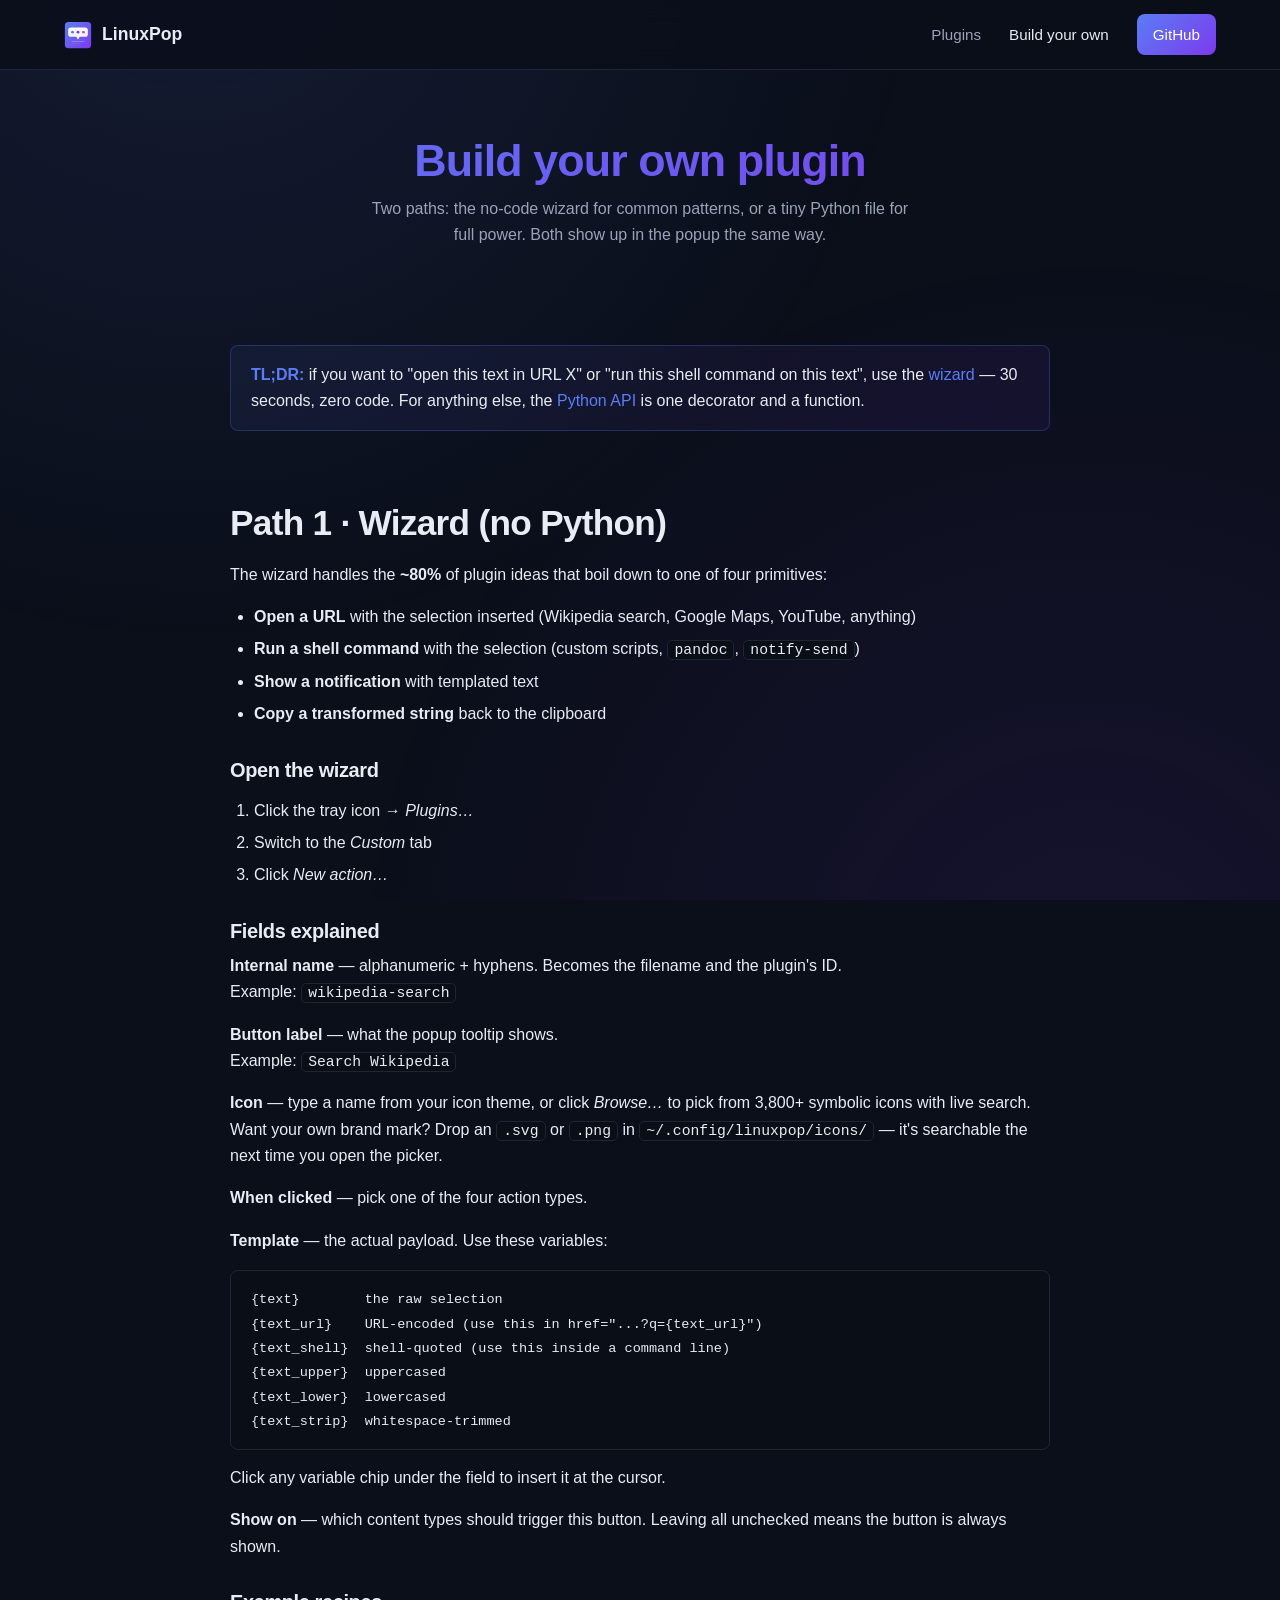
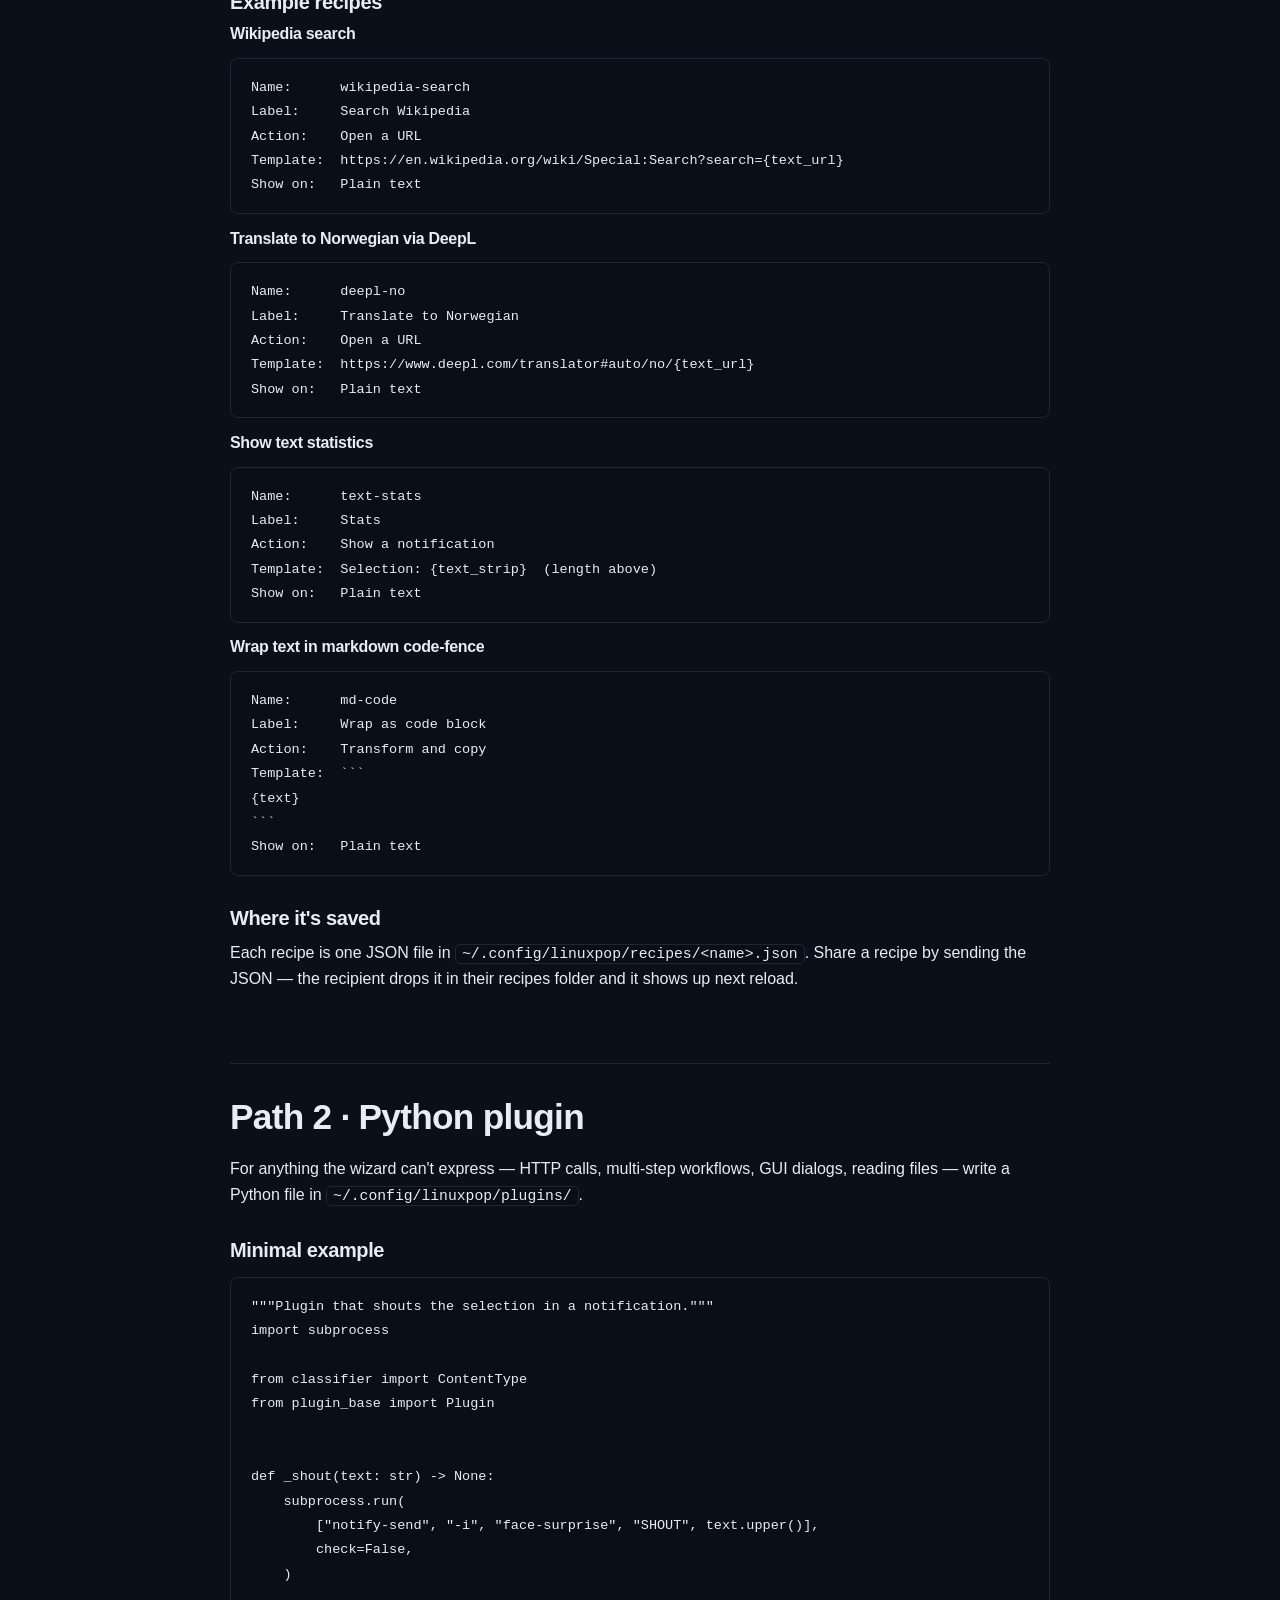
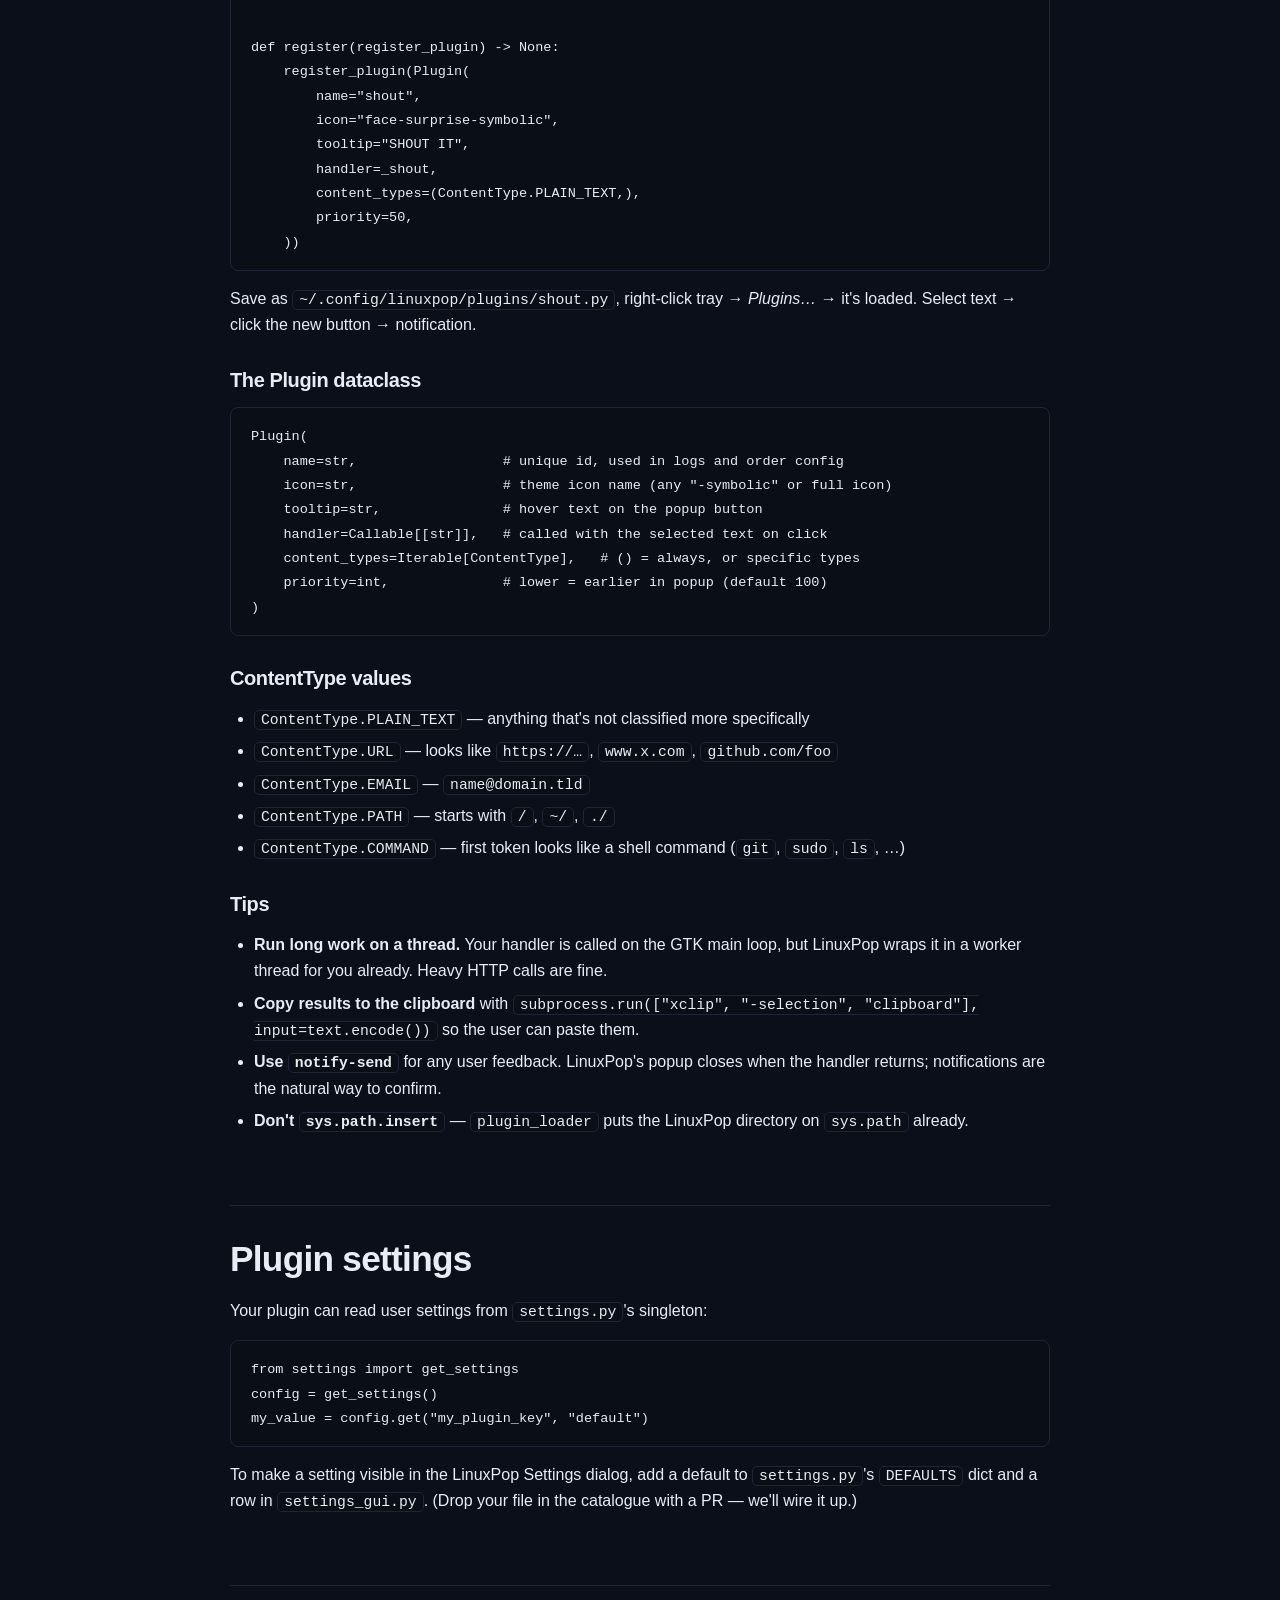
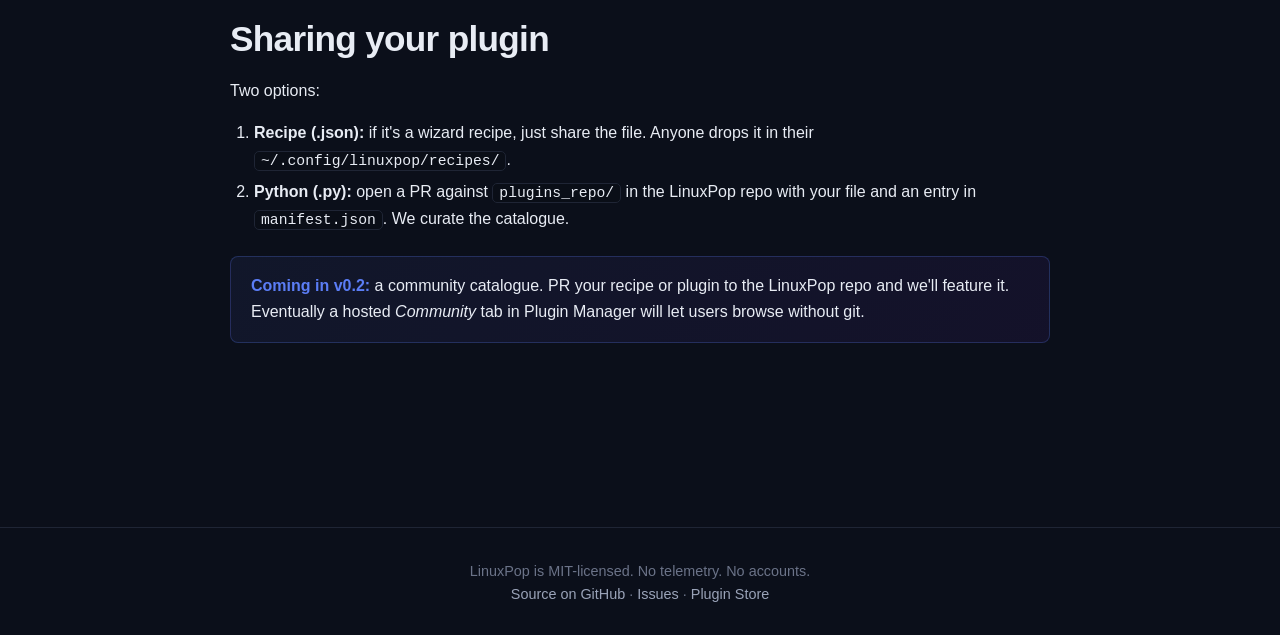
==== docs/develop.html @ 25b06826 "Initial public release of LinuxPop v0.1 PopClip-inspired floating action popup for Linux X11. Select" ====
<!DOCTYPE html>
<html lang="en">
<head>
  <meta charset="UTF-8">
  <meta name="viewport" content="width=device-width, initial-scale=1">
  <title>Build your own plugin — LinuxPop</title>
  <meta name="description" content="Two ways to extend LinuxPop: a no-code wizard for URL/command/notify actions, or a 20-line Python plugin for anything more. Full API reference inside.">
  <link rel="icon" href="assets/icons/linuxpop.svg" type="image/svg+xml">
  <link rel="stylesheet" href="assets/style.css">
</head>
<body>

<nav class="nav">
  <div class="nav-inner">
    <a class="brand" href="index.html">
      <img src="assets/icons/linuxpop.svg" alt="LinuxPop">
      LinuxPop
    </a>
    <div class="nav-links">
      <a href="plugins.html">Plugins</a>
      <a class="active" href="develop.html">Build your own</a>
      <a class="nav-cta" href="https://github.com/GaimsDevSoftware/linuxpop">GitHub</a>
    </div>
  </div>
</nav>

<header class="store-header">
  <div class="container">
    <h1>Build your own plugin</h1>
    <p>Two paths: the no-code wizard for common patterns, or a tiny Python file for full power. Both show up in the popup the same way.</p>
  </div>
</header>

<div class="container container-narrow doc">

  <div class="callout">
    <strong>TL;DR:</strong> if you want to "open this text in URL X" or "run this shell command on this text",
    use the <a href="#wizard">wizard</a> — 30 seconds, zero code. For anything else,
    the <a href="#python">Python API</a> is one decorator and a function.
  </div>

  <h2 id="wizard">Path 1 · Wizard (no Python)</h2>

  <p>The wizard handles the <strong>~80%</strong> of plugin ideas that boil down to one of four primitives:</p>

  <ul>
    <li><strong>Open a URL</strong> with the selection inserted (Wikipedia search, Google Maps, YouTube, anything)</li>
    <li><strong>Run a shell command</strong> with the selection (custom scripts, <code>pandoc</code>, <code>notify-send</code>)</li>
    <li><strong>Show a notification</strong> with templated text</li>
    <li><strong>Copy a transformed string</strong> back to the clipboard</li>
  </ul>

  <h3>Open the wizard</h3>
  <ol>
    <li>Click the tray icon → <em>Plugins…</em></li>
    <li>Switch to the <em>Custom</em> tab</li>
    <li>Click <em>New action…</em></li>
  </ol>

  <h3>Fields explained</h3>

  <p><strong>Internal name</strong> — alphanumeric + hyphens. Becomes the filename and the plugin's ID.<br>
  Example: <code>wikipedia-search</code></p>

  <p><strong>Button label</strong> — what the popup tooltip shows.<br>
  Example: <code>Search Wikipedia</code></p>

  <p><strong>Icon</strong> — type a name from your icon theme, or click <em>Browse…</em> to pick from
  3,800+ symbolic icons with live search. Want your own brand mark? Drop an
  <code>.svg</code> or <code>.png</code> in <code>~/.config/linuxpop/icons/</code> — it's searchable
  the next time you open the picker.</p>

  <p><strong>When clicked</strong> — pick one of the four action types.</p>

  <p><strong>Template</strong> — the actual payload. Use these variables:</p>

  <pre><code>{text}        the raw selection
{text_url}    URL-encoded (use this in href="...?q={text_url}")
{text_shell}  shell-quoted (use this inside a command line)
{text_upper}  uppercased
{text_lower}  lowercased
{text_strip}  whitespace-trimmed</code></pre>

  <p>Click any variable chip under the field to insert it at the cursor.</p>

  <p><strong>Show on</strong> — which content types should trigger this button. Leaving all unchecked
  means the button is always shown.</p>

  <h3>Example recipes</h3>

  <h4>Wikipedia search</h4>
  <pre><code>Name:      wikipedia-search
Label:     Search Wikipedia
Action:    Open a URL
Template:  https://en.wikipedia.org/wiki/Special:Search?search={text_url}
Show on:   Plain text</code></pre>

  <h4>Translate to Norwegian via DeepL</h4>
  <pre><code>Name:      deepl-no
Label:     Translate to Norwegian
Action:    Open a URL
Template:  https://www.deepl.com/translator#auto/no/{text_url}
Show on:   Plain text</code></pre>

  <h4>Show text statistics</h4>
  <pre><code>Name:      text-stats
Label:     Stats
Action:    Show a notification
Template:  Selection: {text_strip}  (length above)
Show on:   Plain text</code></pre>

  <h4>Wrap text in markdown code-fence</h4>
  <pre><code>Name:      md-code
Label:     Wrap as code block
Action:    Transform and copy
Template:  ```
{text}
```
Show on:   Plain text</code></pre>

  <h3>Where it's saved</h3>
  <p>Each recipe is one JSON file in <code>~/.config/linuxpop/recipes/&lt;name&gt;.json</code>.
  Share a recipe by sending the JSON — the recipient drops it in their recipes folder
  and it shows up next reload.</p>

  <h2 id="python">Path 2 · Python plugin</h2>

  <p>For anything the wizard can't express — HTTP calls, multi-step workflows, GUI dialogs,
  reading files — write a Python file in <code>~/.config/linuxpop/plugins/</code>.</p>

  <h3>Minimal example</h3>

  <pre><code>"""Plugin that shouts the selection in a notification."""
import subprocess

from classifier import ContentType
from plugin_base import Plugin


def _shout(text: str) -&gt; None:
    subprocess.run(
        ["notify-send", "-i", "face-surprise", "SHOUT", text.upper()],
        check=False,
    )


def register(register_plugin) -&gt; None:
    register_plugin(Plugin(
        name="shout",
        icon="face-surprise-symbolic",
        tooltip="SHOUT IT",
        handler=_shout,
        content_types=(ContentType.PLAIN_TEXT,),
        priority=50,
    ))</code></pre>

  <p>Save as <code>~/.config/linuxpop/plugins/shout.py</code>, right-click tray → <em>Plugins…</em>
  → it's loaded. Select text → click the new button → notification.</p>

  <h3>The Plugin dataclass</h3>

  <pre><code>Plugin(
    name=str,                  # unique id, used in logs and order config
    icon=str,                  # theme icon name (any "-symbolic" or full icon)
    tooltip=str,               # hover text on the popup button
    handler=Callable[[str]],   # called with the selected text on click
    content_types=Iterable[ContentType],   # () = always, or specific types
    priority=int,              # lower = earlier in popup (default 100)
)</code></pre>

  <h3>ContentType values</h3>
  <ul>
    <li><code>ContentType.PLAIN_TEXT</code> — anything that's not classified more specifically</li>
    <li><code>ContentType.URL</code> — looks like <code>https://…</code>, <code>www.x.com</code>, <code>github.com/foo</code></li>
    <li><code>ContentType.EMAIL</code> — <code>name@domain.tld</code></li>
    <li><code>ContentType.PATH</code> — starts with <code>/</code>, <code>~/</code>, <code>./</code></li>
    <li><code>ContentType.COMMAND</code> — first token looks like a shell command (<code>git</code>, <code>sudo</code>, <code>ls</code>, …)</li>
  </ul>

  <h3>Tips</h3>
  <ul>
    <li><strong>Run long work on a thread.</strong> Your handler is called on the GTK main loop, but
        LinuxPop wraps it in a worker thread for you already. Heavy HTTP calls are fine.</li>
    <li><strong>Copy results to the clipboard</strong> with
        <code>subprocess.run(["xclip", "-selection", "clipboard"], input=text.encode())</code>
        so the user can paste them.</li>
    <li><strong>Use <code>notify-send</code></strong> for any user feedback. LinuxPop's popup closes
        when the handler returns; notifications are the natural way to confirm.</li>
    <li><strong>Don't <code>sys.path.insert</code></strong> — <code>plugin_loader</code> puts the LinuxPop
        directory on <code>sys.path</code> already.</li>
  </ul>

  <h2 id="settings">Plugin settings</h2>

  <p>Your plugin can read user settings from <code>settings.py</code>'s singleton:</p>

  <pre><code>from settings import get_settings
config = get_settings()
my_value = config.get("my_plugin_key", "default")</code></pre>

  <p>To make a setting visible in the LinuxPop Settings dialog, add a default to
  <code>settings.py</code>'s <code>DEFAULTS</code> dict and a row in <code>settings_gui.py</code>.
  (Drop your file in the catalogue with a PR — we'll wire it up.)</p>

  <h2 id="share">Sharing your plugin</h2>

  <p>Two options:</p>

  <ol>
    <li><strong>Recipe (.json):</strong> if it's a wizard recipe, just share the file.
        Anyone drops it in their <code>~/.config/linuxpop/recipes/</code>.</li>
    <li><strong>Python (.py):</strong> open a PR against <code>plugins_repo/</code> in the LinuxPop
        repo with your file and an entry in <code>manifest.json</code>. We curate the catalogue.</li>
  </ol>

  <div class="callout">
    <strong>Coming in v0.2:</strong> a community catalogue. PR your recipe or plugin to the
    LinuxPop repo and we'll feature it. Eventually a hosted <em>Community</em> tab in
    Plugin Manager will let users browse without git.
  </div>

</div>

<footer>
  <div class="container">
    LinuxPop is MIT-licensed. No telemetry. No accounts. <br>
    <a href="https://github.com/GaimsDevSoftware/linuxpop">Source on GitHub</a> ·
    <a href="https://github.com/GaimsDevSoftware/linuxpop/issues">Issues</a> ·
    <a href="plugins.html">Plugin Store</a>
  </div>
</footer>

</body>
</html>
---- docs/assets/style.css ----
/* LinuxPop — site styles
   Dark base that matches the app's popup theme and icon gradient. */

:root {
  --bg: #0b0f1a;
  --surface: #131826;
  --surface-2: #1a2030;
  --border: #1f2535;
  --border-strong: #2a3346;
  --text: #e8ecf4;
  --text-dim: #9aa3b8;
  --text-faint: #6b7388;
  --accent-1: #5B7DF5;
  --accent-2: #7C3AED;
  --accent-3: #EC4899;
  --gradient: linear-gradient(135deg, var(--accent-1) 0%, var(--accent-2) 100%);
  --gradient-hot: linear-gradient(135deg, var(--accent-2) 0%, var(--accent-3) 100%);
  --code: #0a0e17;
  --radius: 14px;
  --radius-sm: 8px;
  --shadow: 0 4px 24px rgba(0, 0, 0, 0.4);
  --shadow-glow: 0 8px 40px rgba(91, 125, 245, 0.25);
}

* { box-sizing: border-box; }
html, body { margin: 0; padding: 0; }

body {
  background: var(--bg);
  color: var(--text);
  font-family: -apple-system, BlinkMacSystemFont, "Segoe UI", Roboto, Helvetica, Arial, sans-serif;
  font-size: 16px;
  line-height: 1.65;
  -webkit-font-smoothing: antialiased;
  -moz-osx-font-smoothing: grayscale;
}

/* subtle radial backdrop */
body::before {
  content: "";
  position: fixed;
  inset: 0;
  background:
    radial-gradient(circle at 15% -10%, rgba(91, 125, 245, 0.12), transparent 50%),
    radial-gradient(circle at 85% 110%, rgba(124, 58, 237, 0.10), transparent 50%);
  pointer-events: none;
  z-index: -1;
}

/* --- typography --- */
h1, h2, h3, h4 {
  margin: 0 0 0.5em;
  line-height: 1.2;
  font-weight: 700;
  letter-spacing: -0.02em;
}
h1 { font-size: clamp(2.4rem, 6vw, 3.6rem); }
h2 { font-size: clamp(1.6rem, 3vw, 2.2rem); margin-top: 2em; }
h3 { font-size: 1.25rem; margin-top: 1.5em; }
p  { margin: 0 0 1em; color: var(--text); }
small { color: var(--text-dim); }
a { color: var(--accent-1); text-decoration: none; transition: color .15s; }
a:hover { color: var(--accent-3); }

code, pre, kbd, tt {
  font-family: "JetBrains Mono", ui-monospace, Menlo, Consolas, monospace;
  font-size: 0.92em;
}
code {
  background: var(--code);
  border: 1px solid var(--border);
  padding: 1px 6px;
  border-radius: 5px;
}
pre {
  background: var(--code);
  border: 1px solid var(--border);
  border-radius: var(--radius-sm);
  padding: 16px 20px;
  overflow-x: auto;
  margin: 1em 0;
}
pre code {
  background: none;
  border: none;
  padding: 0;
  color: var(--text);
}
kbd {
  background: var(--surface-2);
  border: 1px solid var(--border-strong);
  border-bottom-width: 2px;
  padding: 1px 6px;
  border-radius: 5px;
  font-size: 0.85em;
}

/* --- layout --- */
.container {
  max-width: 1200px;
  margin: 0 auto;
  padding: 0 24px;
}
.container-narrow {
  max-width: 820px;
  margin: 0 auto;
  padding: 0 24px;
}

/* --- nav --- */
.nav {
  position: sticky;
  top: 0;
  z-index: 50;
  background: rgba(11, 15, 26, 0.85);
  backdrop-filter: blur(12px);
  -webkit-backdrop-filter: blur(12px);
  border-bottom: 1px solid var(--border);
}
.nav-inner {
  display: flex;
  align-items: center;
  justify-content: space-between;
  padding: 14px 24px;
  max-width: 1200px;
  margin: 0 auto;
}
.brand {
  display: flex;
  align-items: center;
  gap: 10px;
  font-weight: 700;
  font-size: 1.1rem;
  color: var(--text);
}
.brand img { width: 28px; height: 28px; }
.nav-links {
  display: flex;
  gap: 28px;
  align-items: center;
}
.nav-links a {
  color: var(--text-dim);
  font-size: 0.95rem;
  font-weight: 500;
}
.nav-links a:hover { color: var(--text); }
.nav-links a.active { color: var(--text); }
.nav-cta {
  background: var(--gradient);
  color: white !important;
  padding: 8px 16px;
  border-radius: var(--radius-sm);
  font-weight: 600;
  font-size: 0.9rem;
}
.nav-cta:hover { opacity: 0.92; }

/* --- hero --- */
.hero {
  padding: 80px 24px 100px;
  text-align: center;
}
.hero img.hero-logo {
  width: 88px;
  height: 88px;
  margin-bottom: 24px;
  filter: drop-shadow(0 6px 30px rgba(124, 58, 237, 0.45));
}
.hero h1 {
  background: var(--gradient);
  -webkit-background-clip: text;
  background-clip: text;
  -webkit-text-fill-color: transparent;
}
.hero p.lead {
  font-size: 1.25rem;
  color: var(--text-dim);
  max-width: 640px;
  margin: 0 auto 36px;
}
.hero-buttons {
  display: flex;
  gap: 14px;
  justify-content: center;
  flex-wrap: wrap;
}
.btn {
  display: inline-flex;
  align-items: center;
  gap: 8px;
  padding: 12px 22px;
  border-radius: var(--radius-sm);
  font-weight: 600;
  font-size: 0.98rem;
  transition: transform .15s, box-shadow .15s, background .15s, opacity .15s;
  border: none;
  cursor: pointer;
  text-decoration: none;
}
.btn-primary {
  background: var(--gradient);
  color: white;
  box-shadow: var(--shadow-glow);
}
.btn-primary:hover {
  color: white;
  transform: translateY(-1px);
  box-shadow: 0 10px 50px rgba(91, 125, 245, 0.4);
}
.btn-secondary {
  background: var(--surface);
  color: var(--text);
  border: 1px solid var(--border-strong);
}
.btn-secondary:hover {
  color: var(--text);
  background: var(--surface-2);
  transform: translateY(-1px);
}

/* --- sections --- */
section { padding: 64px 0; }
section.tight { padding: 32px 0; }

.section-title {
  text-align: center;
  margin-bottom: 12px;
}
.section-sub {
  text-align: center;
  color: var(--text-dim);
  max-width: 600px;
  margin: 0 auto 48px;
}

/* --- feature grid (home) --- */
.feature-grid {
  display: grid;
  grid-template-columns: repeat(auto-fit, minmax(280px, 1fr));
  gap: 20px;
}
.feature {
  padding: 28px;
  background: var(--surface);
  border: 1px solid var(--border);
  border-radius: var(--radius);
  transition: transform .2s, border-color .2s;
}
.feature:hover {
  transform: translateY(-2px);
  border-color: var(--border-strong);
}
.feature-icon {
  width: 36px;
  height: 36px;
  border-radius: 9px;
  background: var(--gradient);
  display: inline-flex;
  align-items: center;
  justify-content: center;
  margin-bottom: 14px;
  color: white;
  font-size: 18px;
}
.feature h3 { margin-top: 0; font-size: 1.1rem; }
.feature p { color: var(--text-dim); margin: 0; font-size: 0.94rem; }

/* --- plugin store --- */
.store-header {
  padding: 64px 0 24px;
  text-align: center;
}
.store-header h1 {
  font-size: clamp(2rem, 5vw, 2.8rem);
  background: var(--gradient);
  -webkit-background-clip: text;
  background-clip: text;
  -webkit-text-fill-color: transparent;
  margin-bottom: 8px;
}
.store-header p {
  color: var(--text-dim);
  max-width: 560px;
  margin: 0 auto;
}

.store-controls {
  display: flex;
  gap: 12px;
  flex-wrap: wrap;
  padding: 24px 0 40px;
  align-items: center;
}
.search-box {
  flex: 1;
  min-width: 240px;
  position: relative;
}
.search-box input {
  width: 100%;
  background: var(--surface);
  border: 1px solid var(--border);
  border-radius: var(--radius-sm);
  padding: 12px 16px 12px 42px;
  color: var(--text);
  font-size: 1rem;
  outline: none;
  transition: border-color .2s, box-shadow .2s;
}
.search-box input:focus {
  border-color: var(--accent-1);
  box-shadow: 0 0 0 3px rgba(91, 125, 245, 0.2);
}
.search-box::before {
  content: "🔍";
  position: absolute;
  left: 14px;
  top: 50%;
  transform: translateY(-50%);
  opacity: 0.5;
  font-size: 14px;
}
.filter-pills {
  display: flex;
  gap: 8px;
  flex-wrap: wrap;
}
.pill {
  background: var(--surface);
  border: 1px solid var(--border);
  color: var(--text-dim);
  padding: 8px 14px;
  border-radius: 999px;
  font-size: 0.88rem;
  font-weight: 500;
  cursor: pointer;
  transition: all .15s;
}
.pill:hover { color: var(--text); border-color: var(--border-strong); }
.pill.active {
  background: var(--gradient);
  border-color: transparent;
  color: white;
}

/* plugin grid */
.plugin-grid {
  display: grid;
  grid-template-columns: repeat(auto-fill, minmax(320px, 1fr));
  gap: 18px;
  padding-bottom: 80px;
}
.plugin-card {
  background: var(--surface);
  border: 1px solid var(--border);
  border-radius: var(--radius);
  padding: 22px;
  display: flex;
  flex-direction: column;
  gap: 14px;
  transition: transform .2s, border-color .2s, box-shadow .2s;
  position: relative;
  overflow: hidden;
}
.plugin-card::before {
  content: "";
  position: absolute;
  top: 0; left: 0; right: 0;
  height: 2px;
  background: var(--gradient);
  opacity: 0;
  transition: opacity .2s;
}
.plugin-card:hover {
  transform: translateY(-3px);
  border-color: var(--border-strong);
  box-shadow: 0 12px 40px rgba(0, 0, 0, 0.3);
}
.plugin-card:hover::before { opacity: 1; }
.plugin-head {
  display: flex;
  align-items: center;
  gap: 12px;
}
.plugin-icon {
  width: 44px;
  height: 44px;
  border-radius: 10px;
  background: var(--surface-2);
  border: 1px solid var(--border);
  display: inline-flex;
  align-items: center;
  justify-content: center;
  flex-shrink: 0;
}
.plugin-icon img {
  width: 24px;
  height: 24px;
  filter: invert(0.9);  /* tint our dark monochrome icons toward white */
}
.plugin-icon.colored img { filter: none; width: 32px; height: 32px; }
.plugin-icon.brand-claude    { background: #D97757; border-color: transparent; }
.plugin-icon.brand-chatgpt   { background: #10A37F; border-color: transparent; }
.plugin-icon.brand-gemini    { background: linear-gradient(135deg, #4285F4, #9168C0); border-color: transparent; }
.plugin-icon.brand-claude img,
.plugin-icon.brand-chatgpt img,
.plugin-icon.brand-gemini img { filter: none; }

.plugin-title {
  font-weight: 700;
  font-size: 1.05rem;
}
.plugin-tags {
  display: flex;
  gap: 6px;
  margin-top: 2px;
}
.tag {
  font-size: 0.72rem;
  background: var(--surface-2);
  color: var(--text-faint);
  border: 1px solid var(--border);
  padding: 2px 8px;
  border-radius: 4px;
  text-transform: uppercase;
  letter-spacing: 0.04em;
  font-weight: 600;
}
.plugin-desc {
  color: var(--text-dim);
  font-size: 0.93rem;
  margin: 0;
  flex: 1;
}
.plugin-footer {
  display: flex;
  align-items: center;
  justify-content: space-between;
  font-size: 0.85rem;
  color: var(--text-faint);
  padding-top: 8px;
  border-top: 1px solid var(--border);
}
.plugin-footer kbd { font-size: 0.78rem; }
.plugin-bundled {
  font-size: 0.7rem;
  color: var(--accent-1);
  font-weight: 700;
  text-transform: uppercase;
  letter-spacing: 0.05em;
}

.empty-state {
  text-align: center;
  padding: 60px 20px;
  color: var(--text-dim);
}

/* --- doc pages --- */
.doc {
  padding: 48px 0 80px;
}
.doc h2 { border-top: 1px solid var(--border); padding-top: 32px; }
.doc h2:first-of-type { border-top: none; padding-top: 0; }
.doc ul, .doc ol { padding-left: 24px; }
.doc li { margin-bottom: 6px; }

.toc {
  position: sticky;
  top: 80px;
  background: var(--surface);
  border: 1px solid var(--border);
  border-radius: var(--radius);
  padding: 20px;
  font-size: 0.92rem;
}
.toc h4 { margin-top: 0; font-size: 0.78rem; text-transform: uppercase; letter-spacing: 0.06em; color: var(--text-faint); }
.toc ul { list-style: none; padding: 0; margin: 0; }
.toc li { margin: 6px 0; }
.toc a { color: var(--text-dim); }
.toc a:hover { color: var(--text); }

.callout {
  background: linear-gradient(135deg, rgba(91, 125, 245, 0.08), rgba(124, 58, 237, 0.08));
  border: 1px solid rgba(91, 125, 245, 0.25);
  border-radius: var(--radius-sm);
  padding: 16px 20px;
  margin: 24px 0;
  color: var(--text);
}
.callout strong { color: var(--accent-1); }

/* --- footer --- */
footer {
  border-top: 1px solid var(--border);
  margin-top: 80px;
  padding: 32px 0;
  color: var(--text-faint);
  font-size: 0.9rem;
  text-align: center;
}
footer a { color: var(--text-dim); }

/* --- responsive tweaks --- */
@media (max-width: 720px) {
  .hero { padding: 56px 20px 64px; }
  .nav-links { gap: 16px; font-size: 0.85rem; }
  .nav-links a:not(.nav-cta) { display: none; }
  .nav-links a.nav-cta { display: inline-flex; }
}
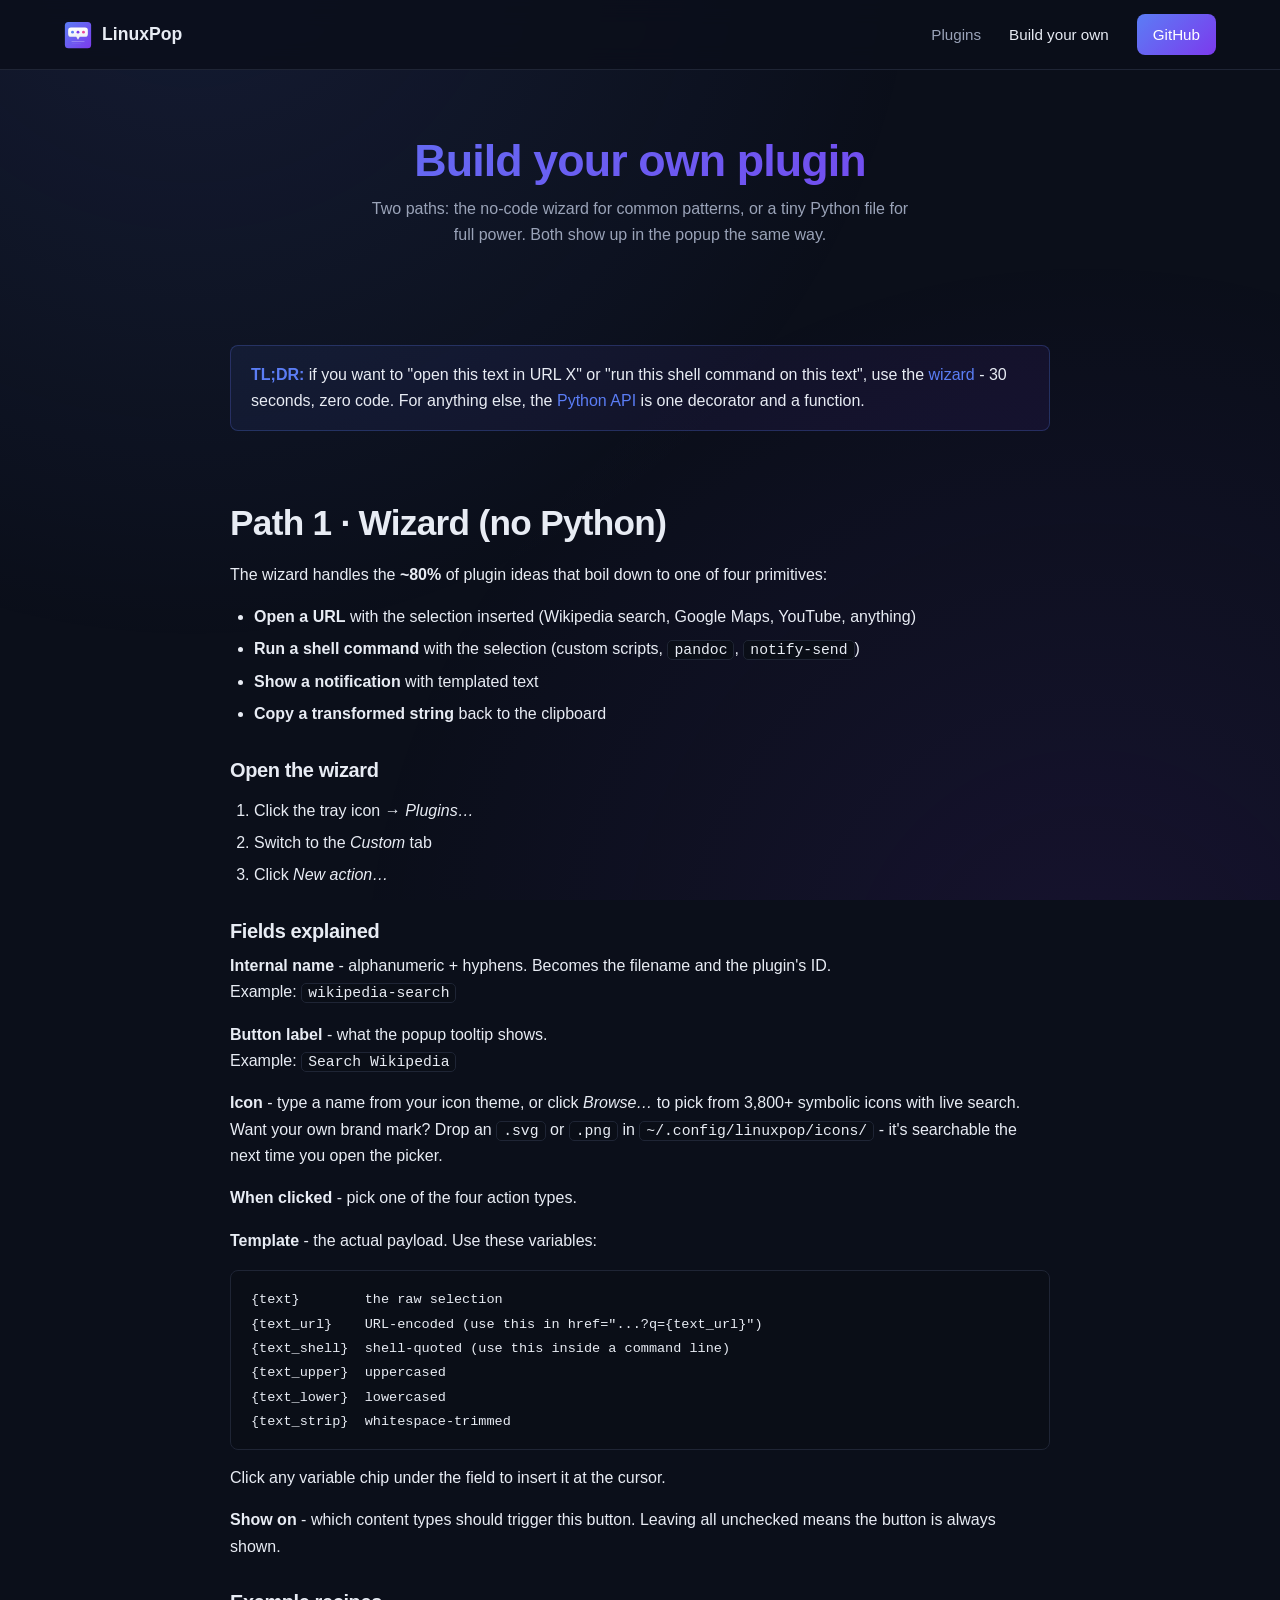
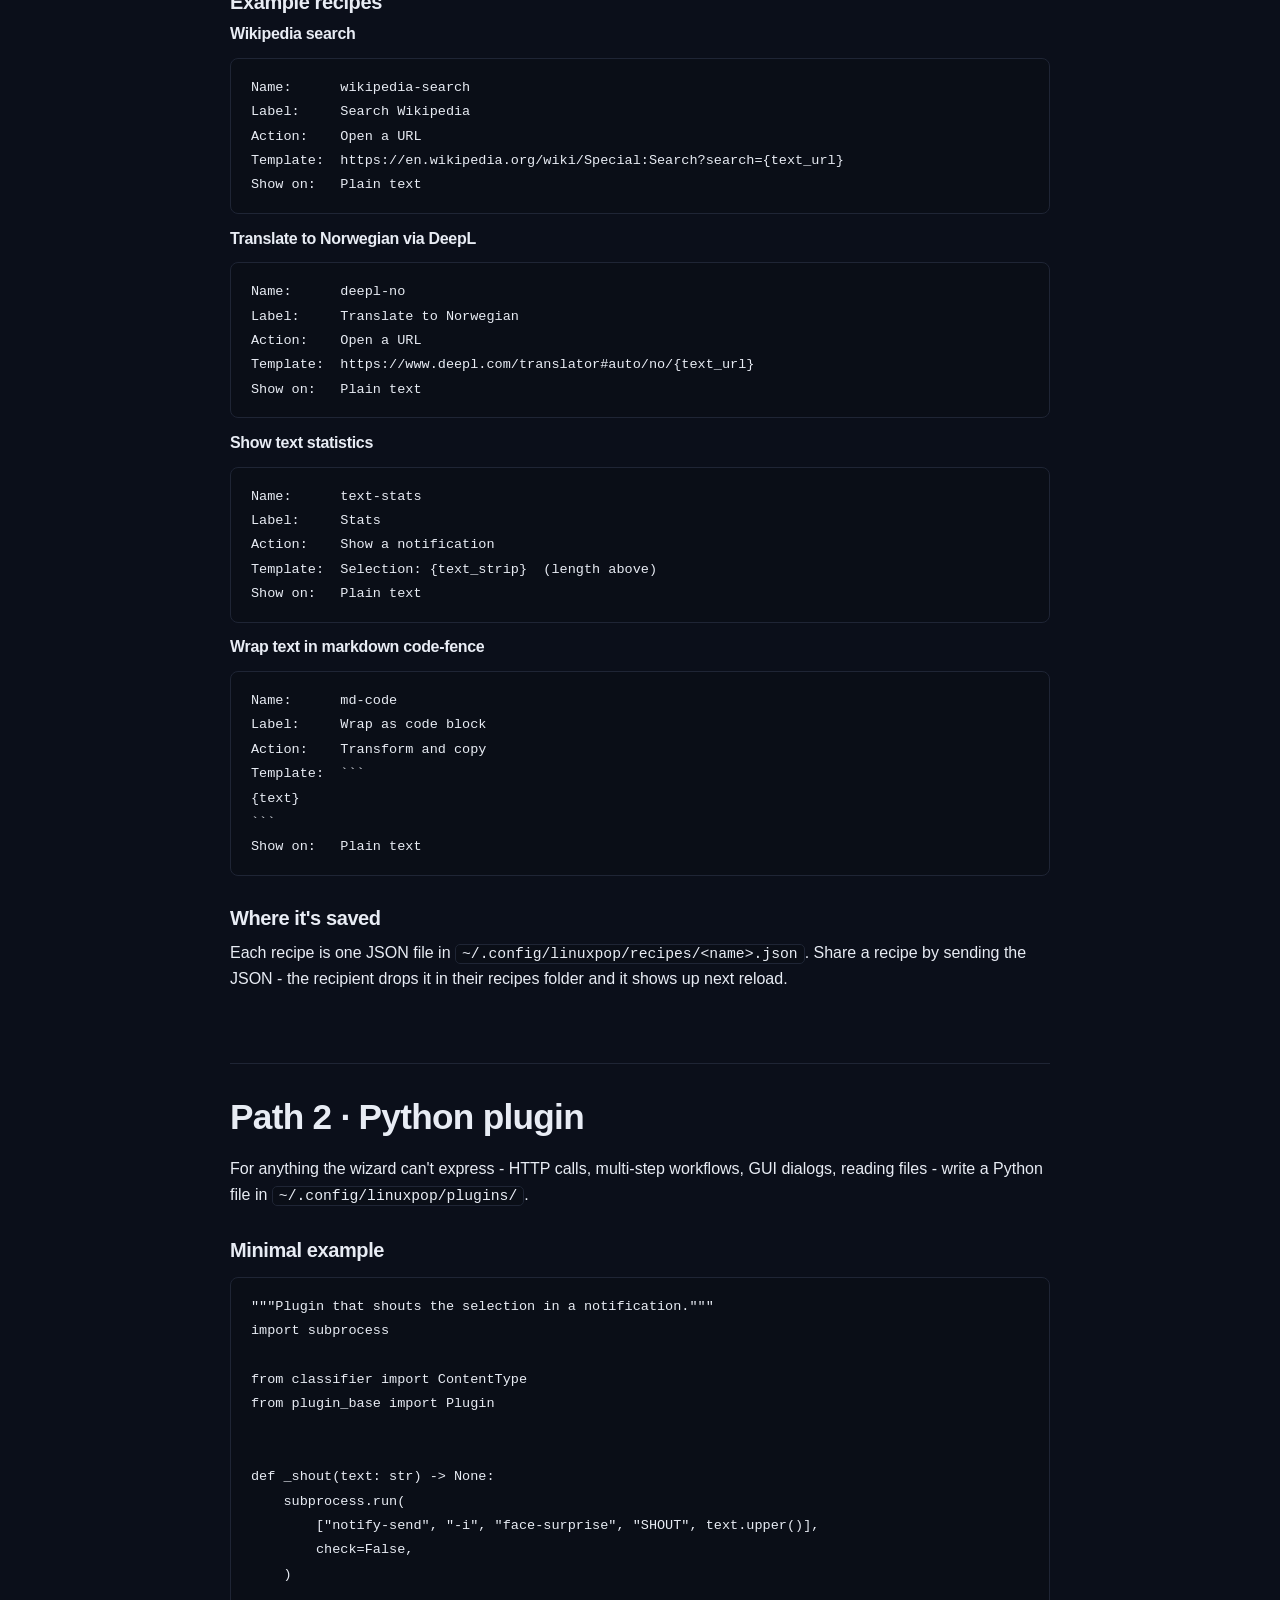
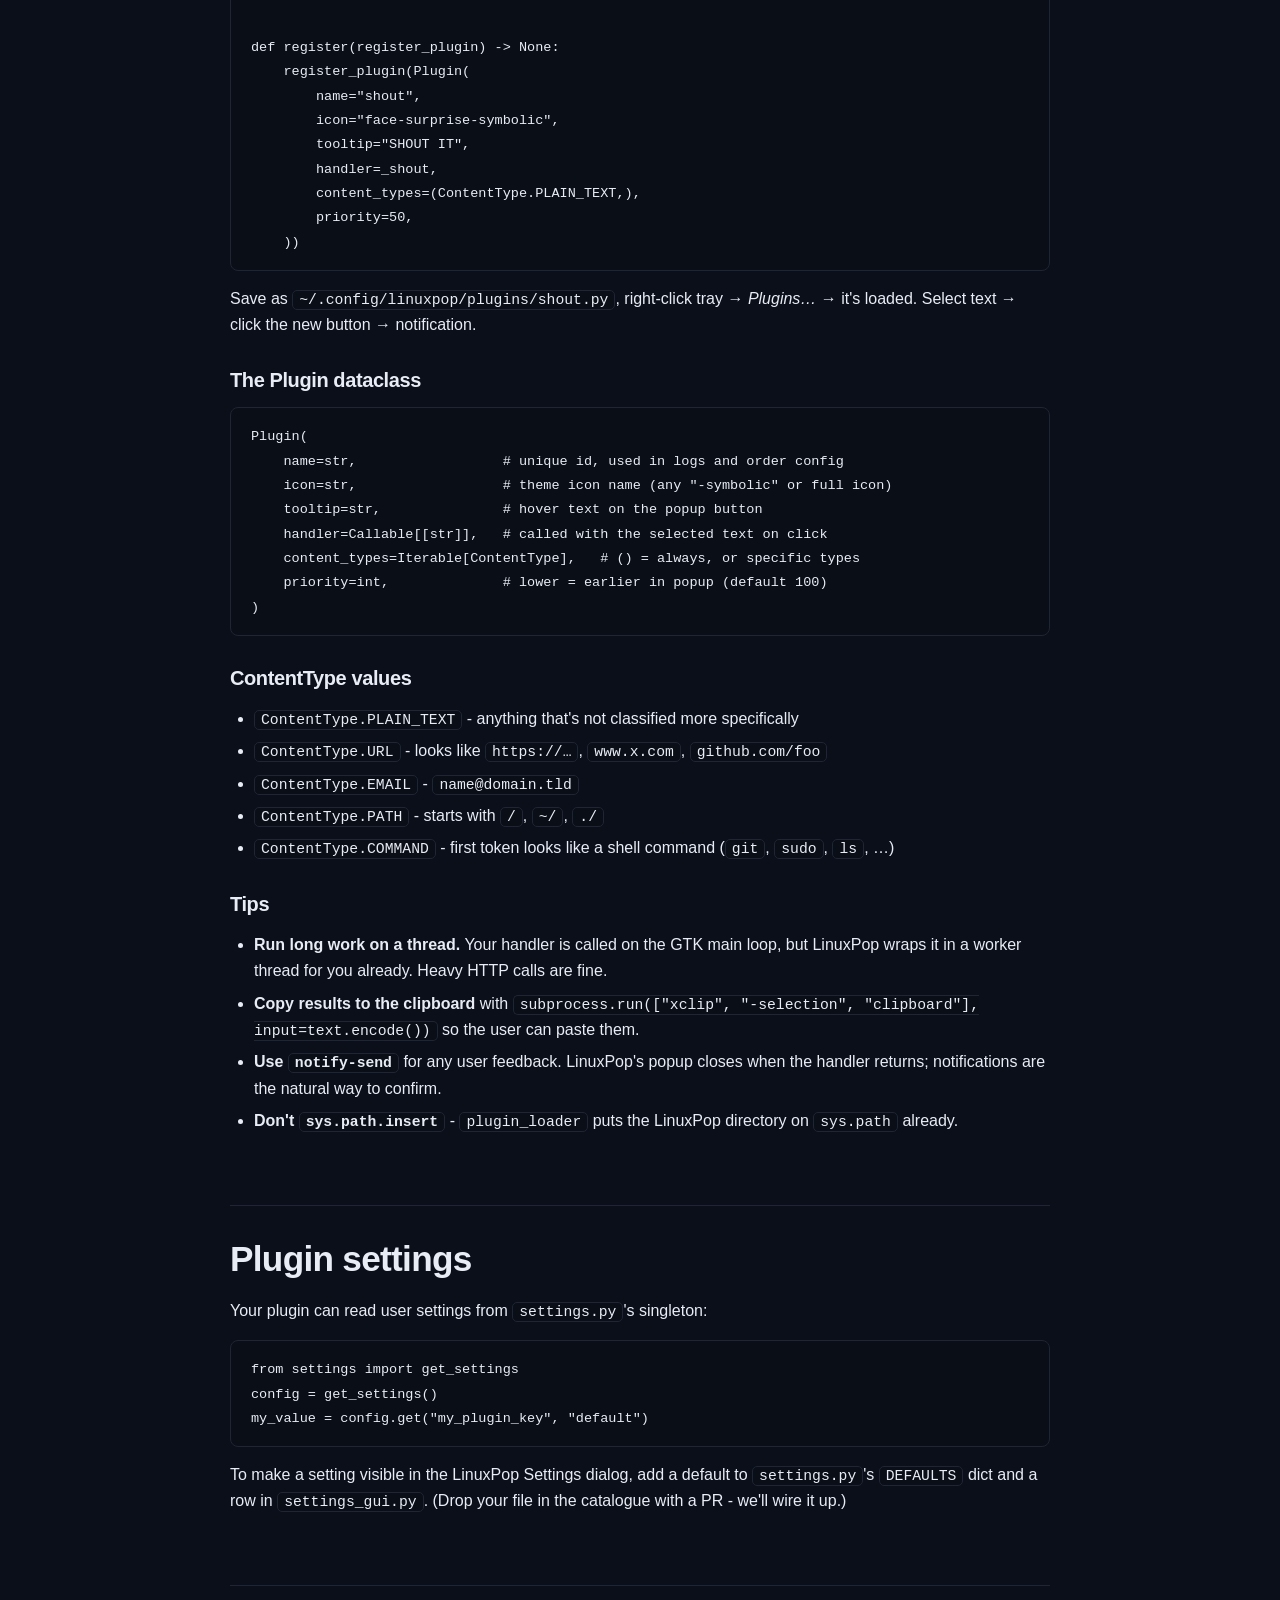
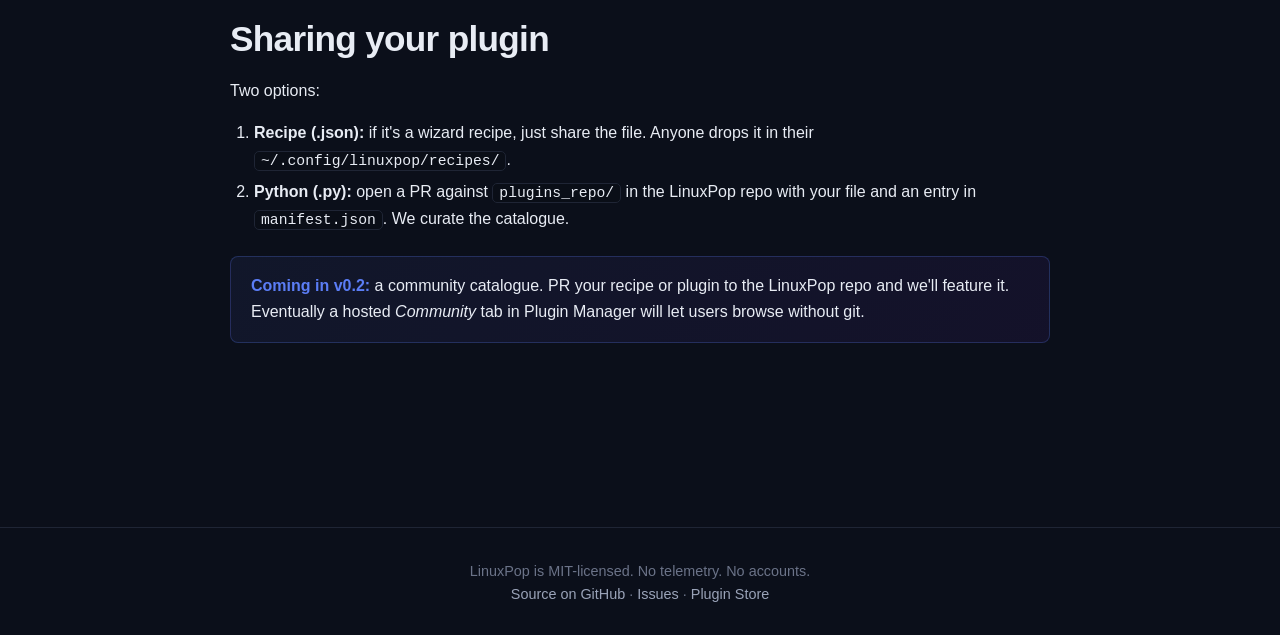
==== commit c88b37c2: "text: strip em dashes from source comments and strings" ====
--- a/docs/develop.html
+++ b/docs/develop.html
@@ -3,7 +3,7 @@
 <head>
   <meta charset="UTF-8">
   <meta name="viewport" content="width=device-width, initial-scale=1">
-  <title>Build your own plugin — LinuxPop</title>
+  <title>Build your own plugin - LinuxPop</title>
   <meta name="description" content="Two ways to extend LinuxPop: a no-code wizard for URL/command/notify actions, or a 20-line Python plugin for anything more. Full API reference inside.">
   <link rel="icon" href="assets/icons/linuxpop.svg" type="image/svg+xml">
   <link rel="stylesheet" href="assets/style.css">
@@ -35,7 +35,7 @@
 
   <div class="callout">
     <strong>TL;DR:</strong> if you want to "open this text in URL X" or "run this shell command on this text",
-    use the <a href="#wizard">wizard</a> — 30 seconds, zero code. For anything else,
+    use the <a href="#wizard">wizard</a> - 30 seconds, zero code. For anything else,
     the <a href="#python">Python API</a> is one decorator and a function.
   </div>
 
@@ -59,20 +59,20 @@
 
   <h3>Fields explained</h3>
 
-  <p><strong>Internal name</strong> — alphanumeric + hyphens. Becomes the filename and the plugin's ID.<br>
+  <p><strong>Internal name</strong> - alphanumeric + hyphens. Becomes the filename and the plugin's ID.<br>
   Example: <code>wikipedia-search</code></p>
 
-  <p><strong>Button label</strong> — what the popup tooltip shows.<br>
+  <p><strong>Button label</strong> - what the popup tooltip shows.<br>
   Example: <code>Search Wikipedia</code></p>
 
-  <p><strong>Icon</strong> — type a name from your icon theme, or click <em>Browse…</em> to pick from
+  <p><strong>Icon</strong> - type a name from your icon theme, or click <em>Browse…</em> to pick from
   3,800+ symbolic icons with live search. Want your own brand mark? Drop an
-  <code>.svg</code> or <code>.png</code> in <code>~/.config/linuxpop/icons/</code> — it's searchable
+  <code>.svg</code> or <code>.png</code> in <code>~/.config/linuxpop/icons/</code> - it's searchable
   the next time you open the picker.</p>
 
-  <p><strong>When clicked</strong> — pick one of the four action types.</p>
-
-  <p><strong>Template</strong> — the actual payload. Use these variables:</p>
+  <p><strong>When clicked</strong> - pick one of the four action types.</p>
+
+  <p><strong>Template</strong> - the actual payload. Use these variables:</p>
 
   <pre><code>{text}        the raw selection
 {text_url}    URL-encoded (use this in href="...?q={text_url}")
@@ -83,7 +83,7 @@
 
   <p>Click any variable chip under the field to insert it at the cursor.</p>
 
-  <p><strong>Show on</strong> — which content types should trigger this button. Leaving all unchecked
+  <p><strong>Show on</strong> - which content types should trigger this button. Leaving all unchecked
   means the button is always shown.</p>
 
   <h3>Example recipes</h3>
@@ -120,13 +120,13 @@
 
   <h3>Where it's saved</h3>
   <p>Each recipe is one JSON file in <code>~/.config/linuxpop/recipes/&lt;name&gt;.json</code>.
-  Share a recipe by sending the JSON — the recipient drops it in their recipes folder
+  Share a recipe by sending the JSON - the recipient drops it in their recipes folder
   and it shows up next reload.</p>
 
   <h2 id="python">Path 2 · Python plugin</h2>
 
-  <p>For anything the wizard can't express — HTTP calls, multi-step workflows, GUI dialogs,
-  reading files — write a Python file in <code>~/.config/linuxpop/plugins/</code>.</p>
+  <p>For anything the wizard can't express - HTTP calls, multi-step workflows, GUI dialogs,
+  reading files - write a Python file in <code>~/.config/linuxpop/plugins/</code>.</p>
 
   <h3>Minimal example</h3>
 
@@ -170,11 +170,11 @@
 
   <h3>ContentType values</h3>
   <ul>
-    <li><code>ContentType.PLAIN_TEXT</code> — anything that's not classified more specifically</li>
-    <li><code>ContentType.URL</code> — looks like <code>https://…</code>, <code>www.x.com</code>, <code>github.com/foo</code></li>
-    <li><code>ContentType.EMAIL</code> — <code>name@domain.tld</code></li>
-    <li><code>ContentType.PATH</code> — starts with <code>/</code>, <code>~/</code>, <code>./</code></li>
-    <li><code>ContentType.COMMAND</code> — first token looks like a shell command (<code>git</code>, <code>sudo</code>, <code>ls</code>, …)</li>
+    <li><code>ContentType.PLAIN_TEXT</code> - anything that's not classified more specifically</li>
+    <li><code>ContentType.URL</code> - looks like <code>https://…</code>, <code>www.x.com</code>, <code>github.com/foo</code></li>
+    <li><code>ContentType.EMAIL</code> - <code>name@domain.tld</code></li>
+    <li><code>ContentType.PATH</code> - starts with <code>/</code>, <code>~/</code>, <code>./</code></li>
+    <li><code>ContentType.COMMAND</code> - first token looks like a shell command (<code>git</code>, <code>sudo</code>, <code>ls</code>, …)</li>
   </ul>
 
   <h3>Tips</h3>
@@ -186,7 +186,7 @@
         so the user can paste them.</li>
     <li><strong>Use <code>notify-send</code></strong> for any user feedback. LinuxPop's popup closes
         when the handler returns; notifications are the natural way to confirm.</li>
-    <li><strong>Don't <code>sys.path.insert</code></strong> — <code>plugin_loader</code> puts the LinuxPop
+    <li><strong>Don't <code>sys.path.insert</code></strong> - <code>plugin_loader</code> puts the LinuxPop
         directory on <code>sys.path</code> already.</li>
   </ul>
 
@@ -200,7 +200,7 @@
 
   <p>To make a setting visible in the LinuxPop Settings dialog, add a default to
   <code>settings.py</code>'s <code>DEFAULTS</code> dict and a row in <code>settings_gui.py</code>.
-  (Drop your file in the catalogue with a PR — we'll wire it up.)</p>
+  (Drop your file in the catalogue with a PR - we'll wire it up.)</p>
 
   <h2 id="share">Sharing your plugin</h2>
 
--- a/docs/assets/style.css
+++ b/docs/assets/style.css
@@ -1,4 +1,4 @@
-/* LinuxPop — site styles
+/* LinuxPop - site styles
    Dark base that matches the app's popup theme and icon gradient. */
 
 :root {
